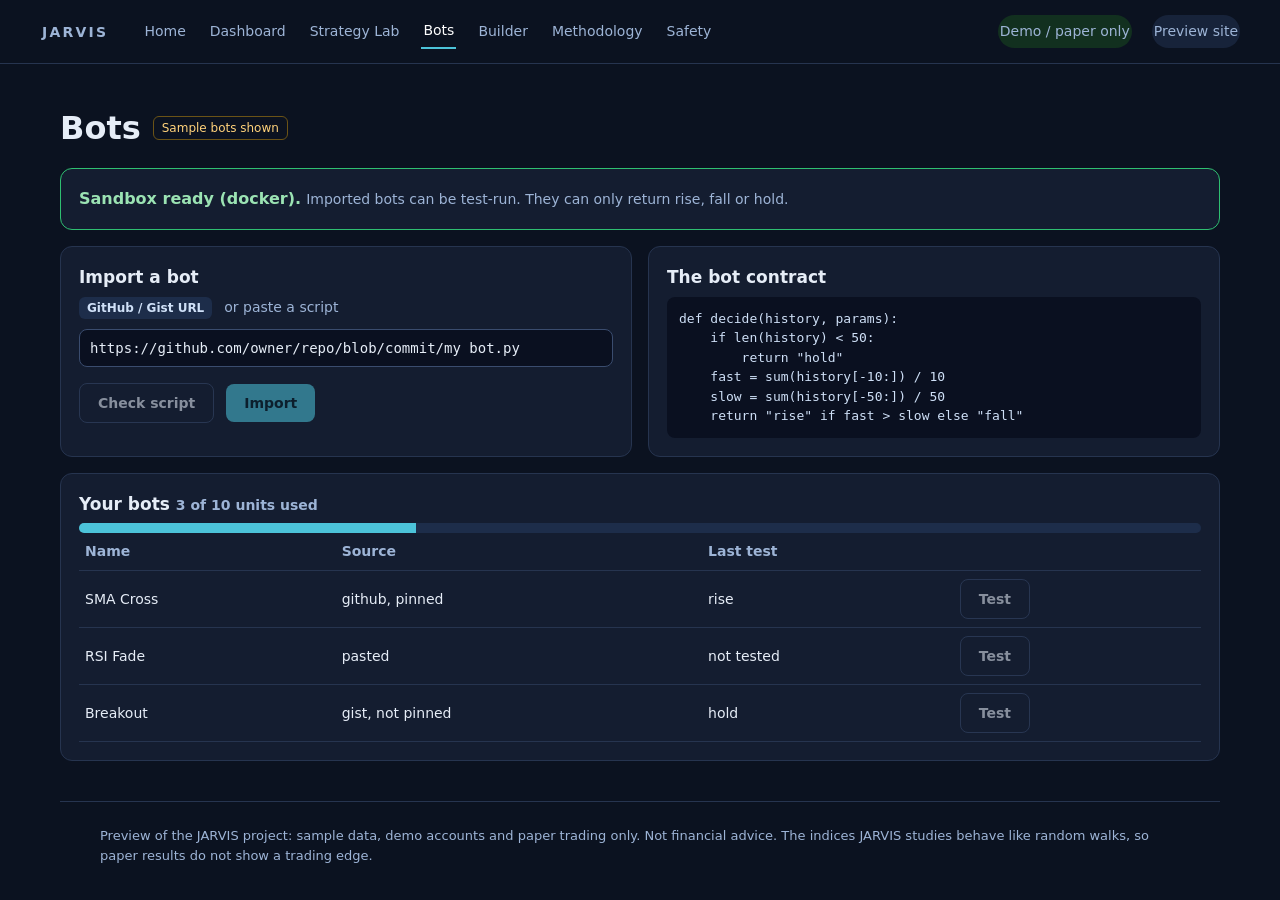
==== site/bots.html @ cc897b47 "Publish JARVIS static preview Co-authored-by: Copilot App <223556219+Copilot@users.noreply.github.co" ====
<!doctype html>
<html lang="en">
<head>
<meta charset="utf-8">
<meta name="viewport" content="width=device-width, initial-scale=1">
<title>Bots | JARVIS</title>
<meta name="description" content="Import and test bots in a sandbox">
<link rel="stylesheet" href="styles.css">
</head>
<body>
<a class="skip" href="#main">Skip to content</a>
<header class="nav"><a class="brand" href="index.html">JARVIS</a><nav class="nav" style="padding:0;border:0" aria-label="Pages"><a href="index.html">Home</a><a href="dashboard.html">Dashboard</a><a href="strategy-lab.html">Strategy Lab</a><a href="bots.html" aria-current="page">Bots</a><a href="builder.html">Builder</a><a href="methodology.html">Methodology</a><a href="safety.html">Safety</a></nav><span class="sp" style="flex:1"></span><span class="pill ok">Demo / paper only</span><span class="pill">Preview site</span></header>
<main id="main" class="w"><div class="row" style="margin:0"><h1 style="font-size:32px">Bots</h1><span class="sample">Sample bots shown</span></div><div class="card" style="margin-top:16px;border-color:#2fbf71"><b class="g">Sandbox ready (docker).</b> <span class="m">Imported bots can be test-run. They can only return rise, fall or hold.</span></div><div class="grid"><div class="card"><h3>Import a bot</h3><div class="row" style="margin:0 0 10px"><span class="tag">GitHub / Gist URL</span><span class="m">or paste a script</span></div><input readonly aria-label="Example file URL" value="https://github.com/owner/repo/blob/commit/my_bot.py"><div class="row"><button class="btn2" type="button" disabled title="Available in the local JARVIS app">Check script</button><button class="btn" type="button" disabled title="Available in the local JARVIS app">Import</button></div></div><div class="card"><h3>The bot contract</h3><pre>def decide(history, params):
    if len(history) &lt; 50:
        return "hold"
    fast = sum(history[-10:]) / 10
    slow = sum(history[-50:]) / 50
    return "rise" if fast &gt; slow else "fall"</pre></div></div><div class="card" style="margin-top:16px"><h3>Your bots <span class="m">3 of 10 units used</span></h3><div class="bar"><i style="width:30%"></i></div><table><tr><th>Name</th><th>Source</th><th>Last test</th><th></th></tr><tr><td>SMA Cross</td><td>github, pinned</td><td>rise</td><td><button class="btn2" type="button" disabled title="Available in the local JARVIS app">Test</button></td></tr><tr><td>RSI Fade</td><td>pasted</td><td>not tested</td><td><button class="btn2" type="button" disabled title="Available in the local JARVIS app">Test</button></td></tr><tr><td>Breakout</td><td>gist, not pinned</td><td>hold</td><td><button class="btn2" type="button" disabled title="Available in the local JARVIS app">Test</button></td></tr></table></div></main>
<footer>Preview of the JARVIS project: sample data, demo accounts and paper trading only. Not financial advice. The indices JARVIS studies behave like random walks, so paper results do not show a trading edge.</footer>
</body>
</html>
---- site/styles.css ----
body{margin:0;background:#0b1220;color:#e6edf7;font-family:system-ui,system-ui,sans-serif;line-height:1.5}
h1,h2,h3{font-family:system-ui,system-ui,sans-serif;margin:0}
.nav{display:flex;flex-wrap:wrap;align-items:center;gap:6px 20px;padding:14px 40px;border-bottom:1px solid #26344f}
.brand{font:700 18px system-ui,sans-serif;letter-spacing:.16em;color:#fff;margin-right:12px}
.nav span{color:#9db4d6;font-size:14px;padding:6px 2px}.nav .on{color:#fff;border-bottom:2px solid #4cc3d9}.nav .sp{flex:1}
.pill{font-size:13px;padding:5px 10px;border-radius:999px;background:#17233a;color:#cfe0f7}.ok{background:#12301f;color:#9be3b3}
.stop{background:#d92d2d;color:#fff;border:2px solid #ff6b6b;border-radius:8px;padding:9px 14px;font:800 13px system-ui,sans-serif;letter-spacing:.06em}
.w{max-width:1160px;margin:0 auto;padding:40px}
.grid{display:grid;grid-template-columns:repeat(auto-fit,minmax(240px,1fr));gap:16px;margin-top:16px}
.card{background:#141d30;border:1px solid #26344f;border-radius:12px;padding:18px}.card h3{font-size:17px;margin-bottom:6px}
.m{color:#9db4d6;font-size:14px}.k{font:700 12px system-ui,sans-serif;letter-spacing:.12em;color:#4cc3d9;text-transform:uppercase;margin:28px 0 4px}
.btn{background:#4cc3d9;color:#06222b;border:0;border-radius:8px;padding:11px 18px;font:700 14px system-ui,sans-serif}
.btn2{background:transparent;color:#e6edf7;border:1px solid #3a4c6e;border-radius:8px;padding:11px 18px;font:600 14px system-ui,sans-serif}
table{width:100%;border-collapse:collapse;font-size:14px}th,td{text-align:left;padding:8px 6px;border-bottom:1px solid #26344f}th{color:#9db4d6;font-weight:600}
.tag{font-size:12px;font-weight:700;padding:2px 8px;border-radius:6px;background:#1d2d4a;color:#cfe0f7}.g{color:#9be3b3}.a{color:#ffd27a}.r{color:#ffb4b4}
.sample{font-size:12px;color:#ffd27a;border:1px solid #6b5316;border-radius:6px;padding:2px 8px}
pre{background:#0a1020;border-radius:8px;padding:12px;font:13px/1.5 ui-monospace,Consolas,monospace;overflow:auto;margin:0;color:#cfe0f7}
.row{display:flex;flex-wrap:wrap;gap:12px;align-items:center;margin-top:16px}.big{font:700 26px system-ui,sans-serif}
.bar{height:10px;border-radius:6px;background:#1d2d4a;overflow:hidden}.bar i{display:block;height:10px;background:#4cc3d9}
input{width:100%;box-sizing:border-box;padding:10px;border-radius:8px;border:1px solid #3a4c6e;background:#0a1020;color:#e6edf7;font:14px ui-monospace,Consolas,monospace}
.nav a{color:#9db4d6;text-decoration:none;font-size:14px;padding:6px 2px}.nav a:hover{color:#fff}.nav a[aria-current=page]{color:#fff;border-bottom:2px solid #4cc3d9}
a.btn,a.btn2{display:inline-block;text-decoration:none}button:disabled{opacity:.55;cursor:not-allowed}
footer{border-top:1px solid #26344f;padding:24px 40px;color:#9db4d6;font-size:13px;max-width:1160px;margin:0 auto;box-sizing:border-box}
a:focus-visible,button:focus-visible{outline:3px solid #fff;outline-offset:2px}
.skip{position:absolute;left:-999px}.skip:focus{left:8px;top:8px;background:#fff;color:#000;padding:8px;z-index:9}
details{border:1px solid #26344f;border-radius:8px;background:#10182a;padding:12px 16px}
details+details{margin-top:10px}
summary{cursor:pointer;font-weight:700;color:#e6edf7}
details p,details ul{color:#9db4d6}
details[open]{border-color:#4cc3d9}
.callout{border-left:4px solid #4cc3d9;background:#10182a;padding:12px 16px;margin-top:16px}
.callout.warning{border-left-color:#ffd27a}
.allowed{color:#9be3b3}.never{color:#ffb4b4}
.steps{list-style:none;padding:0;counter-reset:step}
.steps li{counter-increment:step;background:#141d30;border:1px solid #26344f;border-radius:10px;padding:14px 14px 14px 48px;margin-top:10px;position:relative}
.steps li::before{content:counter(step);position:absolute;left:14px;top:14px;width:24px;height:24px;border-radius:50%;display:grid;place-items:center;background:#4cc3d9;color:#06222b;font-weight:800}
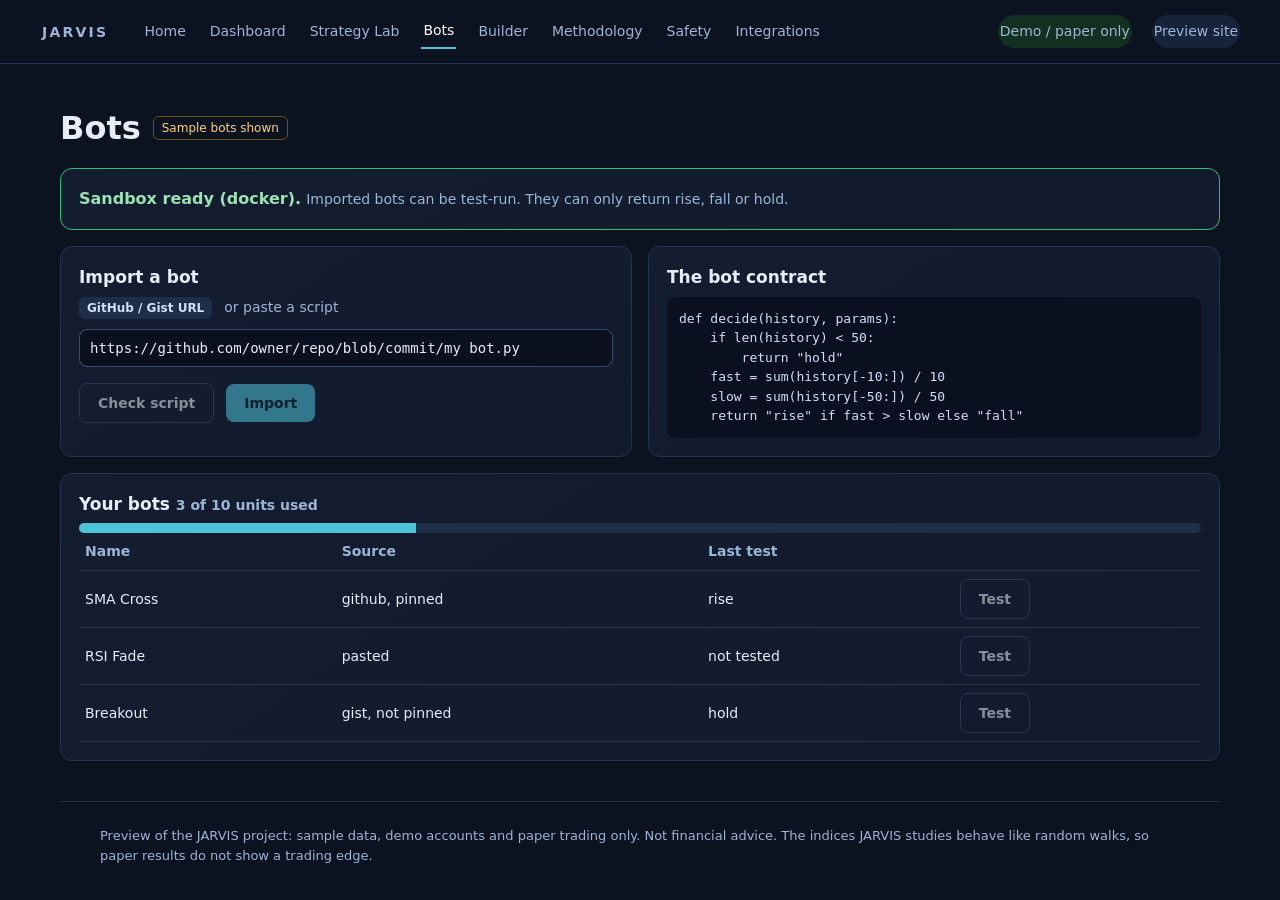
==== commit bb9c40ff: "Document the local QuantumBridge integration Co-authored-by: Copilot App <223556219+Copilot@users.no" ====
--- a/site/bots.html
+++ b/site/bots.html
@@ -9,7 +9,7 @@
 </head>
 <body>
 <a class="skip" href="#main">Skip to content</a>
-<header class="nav"><a class="brand" href="index.html">JARVIS</a><nav class="nav" style="padding:0;border:0" aria-label="Pages"><a href="index.html">Home</a><a href="dashboard.html">Dashboard</a><a href="strategy-lab.html">Strategy Lab</a><a href="bots.html" aria-current="page">Bots</a><a href="builder.html">Builder</a><a href="methodology.html">Methodology</a><a href="safety.html">Safety</a></nav><span class="sp" style="flex:1"></span><span class="pill ok">Demo / paper only</span><span class="pill">Preview site</span></header>
+<header class="nav"><a class="brand" href="index.html">JARVIS</a><nav class="nav" style="padding:0;border:0" aria-label="Pages"><a href="index.html">Home</a><a href="dashboard.html">Dashboard</a><a href="strategy-lab.html">Strategy Lab</a><a href="bots.html" aria-current="page">Bots</a><a href="builder.html">Builder</a><a href="methodology.html">Methodology</a><a href="safety.html">Safety</a><a href="integrations.html">Integrations</a></nav><span class="sp" style="flex:1"></span><span class="pill ok">Demo / paper only</span><span class="pill">Preview site</span></header>
 <main id="main" class="w"><div class="row" style="margin:0"><h1 style="font-size:32px">Bots</h1><span class="sample">Sample bots shown</span></div><div class="card" style="margin-top:16px;border-color:#2fbf71"><b class="g">Sandbox ready (docker).</b> <span class="m">Imported bots can be test-run. They can only return rise, fall or hold.</span></div><div class="grid"><div class="card"><h3>Import a bot</h3><div class="row" style="margin:0 0 10px"><span class="tag">GitHub / Gist URL</span><span class="m">or paste a script</span></div><input readonly aria-label="Example file URL" value="https://github.com/owner/repo/blob/commit/my_bot.py"><div class="row"><button class="btn2" type="button" disabled title="Available in the local JARVIS app">Check script</button><button class="btn" type="button" disabled title="Available in the local JARVIS app">Import</button></div></div><div class="card"><h3>The bot contract</h3><pre>def decide(history, params):
     if len(history) &lt; 50:
         return "hold"
--- a/site/styles.css
+++ b/site/styles.css
@@ -34,3 +34,45 @@
 .steps{list-style:none;padding:0;counter-reset:step}
 .steps li{counter-increment:step;background:#141d30;border:1px solid #26344f;border-radius:10px;padding:14px 14px 14px 48px;margin-top:10px;position:relative}
 .steps li::before{content:counter(step);position:absolute;left:14px;top:14px;width:24px;height:24px;border-radius:50%;display:grid;place-items:center;background:#4cc3d9;color:#06222b;font-weight:800}
+.dashboard-strip{display:grid;grid-template-columns:repeat(auto-fit,minmax(180px,1fr));gap:10px;margin:18px 0}
+.metric{background:#10182a;border:1px solid #26344f;border-radius:10px;padding:12px 14px}
+.metric-label{display:block;color:#9db4d6;font-size:12px;text-transform:uppercase;letter-spacing:.08em;margin-bottom:4px}
+.metric strong{font-size:15px}
+.dashboard-layout{display:grid;grid-template-columns:minmax(0,2fr) minmax(260px,1fr);gap:16px;margin-top:16px}
+.card-heading{display:flex;align-items:center;justify-content:space-between;gap:12px;margin-bottom:12px}
+.card-heading h2{font-size:17px}
+.table-scroll{overflow-x:auto}
+.console{background:#0a1020;border:1px solid #26344f;border-radius:8px;padding:12px;min-height:128px;font:13px/1.6 ui-monospace,Consolas,monospace;color:#9db4d6}
+.console.log{min-height:132px}
+.msg{padding:7px 9px;margin:6px 0;border-radius:6px;color:#cfe0f7}
+.msg.bot{border-left:3px solid #4cc3d9;background:#111d31}
+.assistant .row input{min-width:0}
+.markets{grid-template-columns:repeat(3,minmax(120px,1fr));margin:0}
+.markets div{border:1px solid #26344f;border-radius:8px;padding:10px}
+.markets h3{font-size:15px}
+@media (max-width:800px){.dashboard-layout{grid-template-columns:1fr}.markets{grid-template-columns:1fr}}
+.app-shell{display:grid;grid-template-columns:170px minmax(0,1fr);align-items:start;gap:16px;margin-top:20px}
+.workspace-rail{position:sticky;top:16px;background:#10182a;border:1px solid #26344f;border-radius:12px;padding:10px;min-height:390px}
+.rail-label{display:block;color:#4cc3d9;font-size:11px;font-weight:800;text-transform:uppercase;letter-spacing:.12em;padding:8px 10px 10px}
+.rail-item{display:block;color:#9db4d6;text-decoration:none;font-size:13px;padding:9px 10px;border-radius:7px;margin:2px 0;border-left:2px solid transparent}
+.rail-item:hover,.rail-item.active{color:#fff;background:#17233a;border-left-color:#4cc3d9}
+.rail-status{display:flex;gap:9px;align-items:flex-start;border-top:1px solid #26344f;margin-top:18px;padding:14px 8px 4px;font-size:12px}
+.status-dot{width:8px;height:8px;border-radius:50%;background:#ffd27a;margin-top:5px;box-shadow:0 0 10px rgba(255,210,122,.45)}
+.operations{min-width:0}
+.operations .dashboard-layout{margin-top:16px}
+.ready-banner{display:flex;justify-content:space-between;align-items:center;gap:20px;background:linear-gradient(135deg,#141d30,#10182a);border-left:3px solid #4cc3d9}
+.ready-banner h2{font-size:21px;margin-top:4px}
+.ready-banner p{max-width:640px;margin-bottom:0}
+.ready-state{display:flex;flex-direction:column;align-items:flex-end;gap:8px;text-align:right;white-space:nowrap}
+.metric{box-shadow:0 8px 24px rgba(4,8,18,.18)}
+.metric-note{display:block;color:#9db4d6;font-size:12px;margin-top:3px}
+.telemetry,.assistant,.readiness{box-shadow:0 10px 28px rgba(4,8,18,.22)}
+.card{background:linear-gradient(145deg,#141d30,#121a2d)}
+.readiness-grid{display:grid;grid-template-columns:repeat(4,1fr);gap:10px}
+.readiness-grid>div{display:flex;align-items:center;gap:10px;border:1px solid #26344f;border-radius:8px;padding:10px;background:#10182a}
+.gate{width:28px;height:28px;border-radius:50%;display:grid;place-items:center;background:#26344f;color:#ffd27a;font-weight:800;flex:none}
+.action-bar{background:#10182a;border:1px solid #26344f;border-radius:10px;padding:10px}
+.danger-static{border-color:#79514f!important;color:#ffb4b4!important}
+.dashboard-strip .bar{margin-top:8px;height:6px}
+@media (max-width:1000px){.readiness-grid{grid-template-columns:repeat(2,1fr)}}
+@media (max-width:800px){.app-shell{grid-template-columns:1fr}.workspace-rail{position:static;min-height:0}.rail-status{display:none}.workspace-rail{display:flex;flex-wrap:wrap}.rail-label{width:100%}.rail-item{margin:2px}.ready-banner{align-items:flex-start}.readiness-grid{grid-template-columns:1fr}}
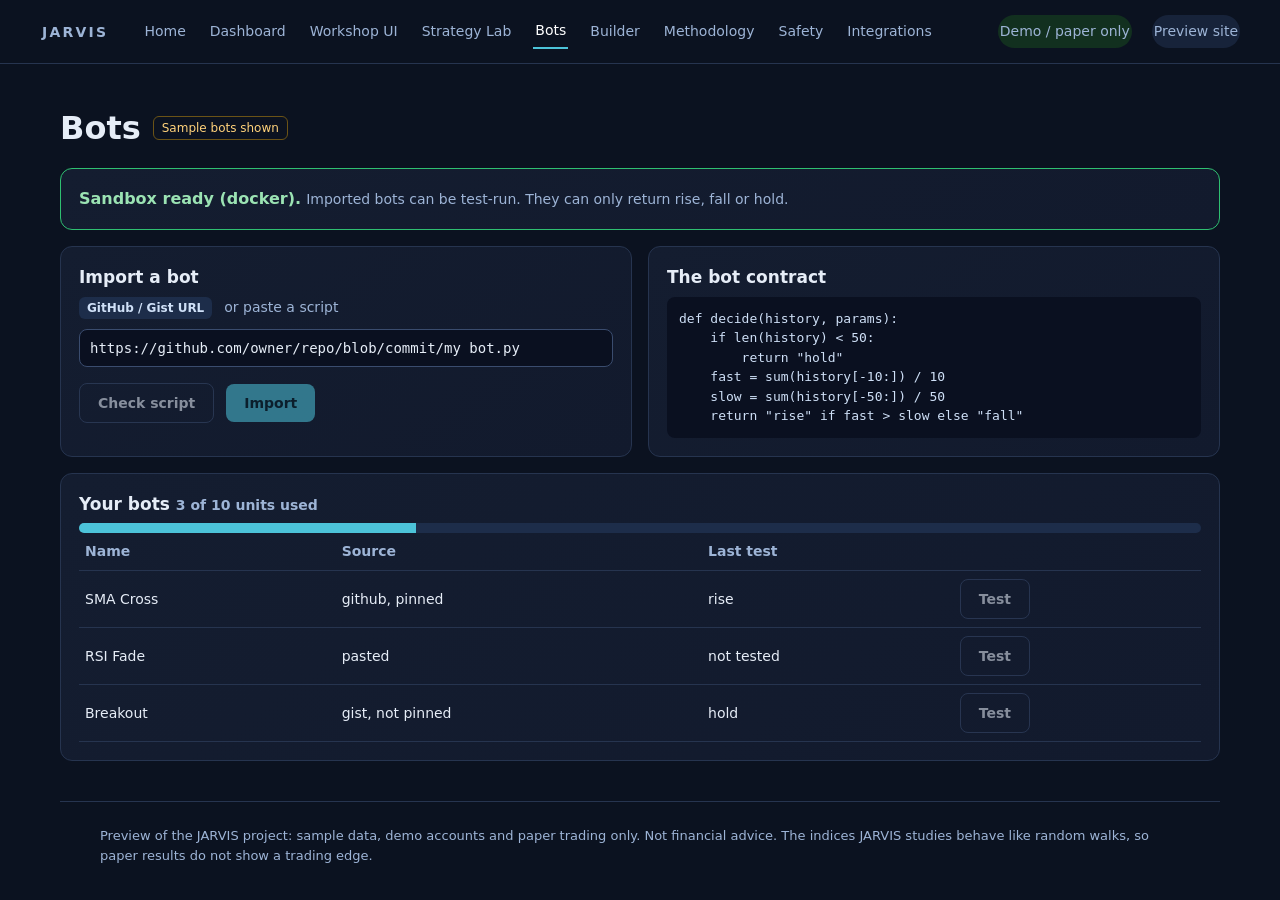
==== commit e1429bf7: "Add static workshop dashboard preview Co-authored-by: Copilot App <223556219+Copilot@users.noreply.g" ====
--- a/site/bots.html
+++ b/site/bots.html
@@ -9,7 +9,7 @@
 </head>
 <body>
 <a class="skip" href="#main">Skip to content</a>
-<header class="nav"><a class="brand" href="index.html">JARVIS</a><nav class="nav" style="padding:0;border:0" aria-label="Pages"><a href="index.html">Home</a><a href="dashboard.html">Dashboard</a><a href="strategy-lab.html">Strategy Lab</a><a href="bots.html" aria-current="page">Bots</a><a href="builder.html">Builder</a><a href="methodology.html">Methodology</a><a href="safety.html">Safety</a><a href="integrations.html">Integrations</a></nav><span class="sp" style="flex:1"></span><span class="pill ok">Demo / paper only</span><span class="pill">Preview site</span></header>
+<header class="nav"><a class="brand" href="index.html">JARVIS</a><nav class="nav" style="padding:0;border:0" aria-label="Pages"><a href="index.html">Home</a><a href="dashboard.html">Dashboard</a><a href="workshop.html">Workshop UI</a><a href="strategy-lab.html">Strategy Lab</a><a href="bots.html" aria-current="page">Bots</a><a href="builder.html">Builder</a><a href="methodology.html">Methodology</a><a href="safety.html">Safety</a><a href="integrations.html">Integrations</a></nav><span class="sp" style="flex:1"></span><span class="pill ok">Demo / paper only</span><span class="pill">Preview site</span></header>
 <main id="main" class="w"><div class="row" style="margin:0"><h1 style="font-size:32px">Bots</h1><span class="sample">Sample bots shown</span></div><div class="card" style="margin-top:16px;border-color:#2fbf71"><b class="g">Sandbox ready (docker).</b> <span class="m">Imported bots can be test-run. They can only return rise, fall or hold.</span></div><div class="grid"><div class="card"><h3>Import a bot</h3><div class="row" style="margin:0 0 10px"><span class="tag">GitHub / Gist URL</span><span class="m">or paste a script</span></div><input readonly aria-label="Example file URL" value="https://github.com/owner/repo/blob/commit/my_bot.py"><div class="row"><button class="btn2" type="button" disabled title="Available in the local JARVIS app">Check script</button><button class="btn" type="button" disabled title="Available in the local JARVIS app">Import</button></div></div><div class="card"><h3>The bot contract</h3><pre>def decide(history, params):
     if len(history) &lt; 50:
         return "hold"
--- a/site/styles.css
+++ b/site/styles.css
@@ -76,3 +76,20 @@
 .dashboard-strip .bar{margin-top:8px;height:6px}
 @media (max-width:1000px){.readiness-grid{grid-template-columns:repeat(2,1fr)}}
 @media (max-width:800px){.app-shell{grid-template-columns:1fr}.workspace-rail{position:static;min-height:0}.rail-status{display:none}.workspace-rail{display:flex;flex-wrap:wrap}.rail-label{width:100%}.rail-item{margin:2px}.ready-banner{align-items:flex-start}.readiness-grid{grid-template-columns:1fr}}
+.workshop{max-width:1260px}
+.workshop-hero{background:linear-gradient(145deg,#111b2b,#0d1421);border:1px solid #31425a;border-radius:18px;padding:24px}
+.workshop-hero h1{font-size:clamp(25px,4vw,36px);line-height:1.2}
+.workshop-hero>.m{font-size:17px;margin:6px 0 0}
+.workshop-hero .dashboard-strip{margin-bottom:0}
+.workshop-hero .callout{margin-top:18px}
+.workshop-actions{margin:16px 0}
+.workshop-tabs{display:flex;gap:8px;overflow-x:auto;background:#101a28;border:1px solid #2b3c52;border-radius:14px;padding:10px}
+.workshop-tabs a{white-space:nowrap;text-decoration:none;color:#cfe0f7;background:#141f2f;border:1px solid #30445c;border-radius:999px;padding:8px 14px;font-size:13px}
+.workshop-tabs a:hover{color:#fff;border-color:#4cc3d9}
+.workshop-status{justify-content:space-between;margin:18px 0}
+.workshop-section{margin-top:24px;scroll-margin-top:16px}
+.workshop-section>.card-heading h2{font-size:22px}
+.workshop .markets{grid-template-columns:repeat(auto-fit,minmax(210px,1fr))}
+.market-value{font-size:28px;font-weight:800;letter-spacing:.02em;margin:8px 0}
+.workshop-section .row{margin-bottom:14px}
+@media (max-width:600px){.workshop-hero{padding:18px}.workshop-hero .row{align-items:flex-start;flex-direction:column}.workshop-status{align-items:flex-start;flex-direction:column}}
